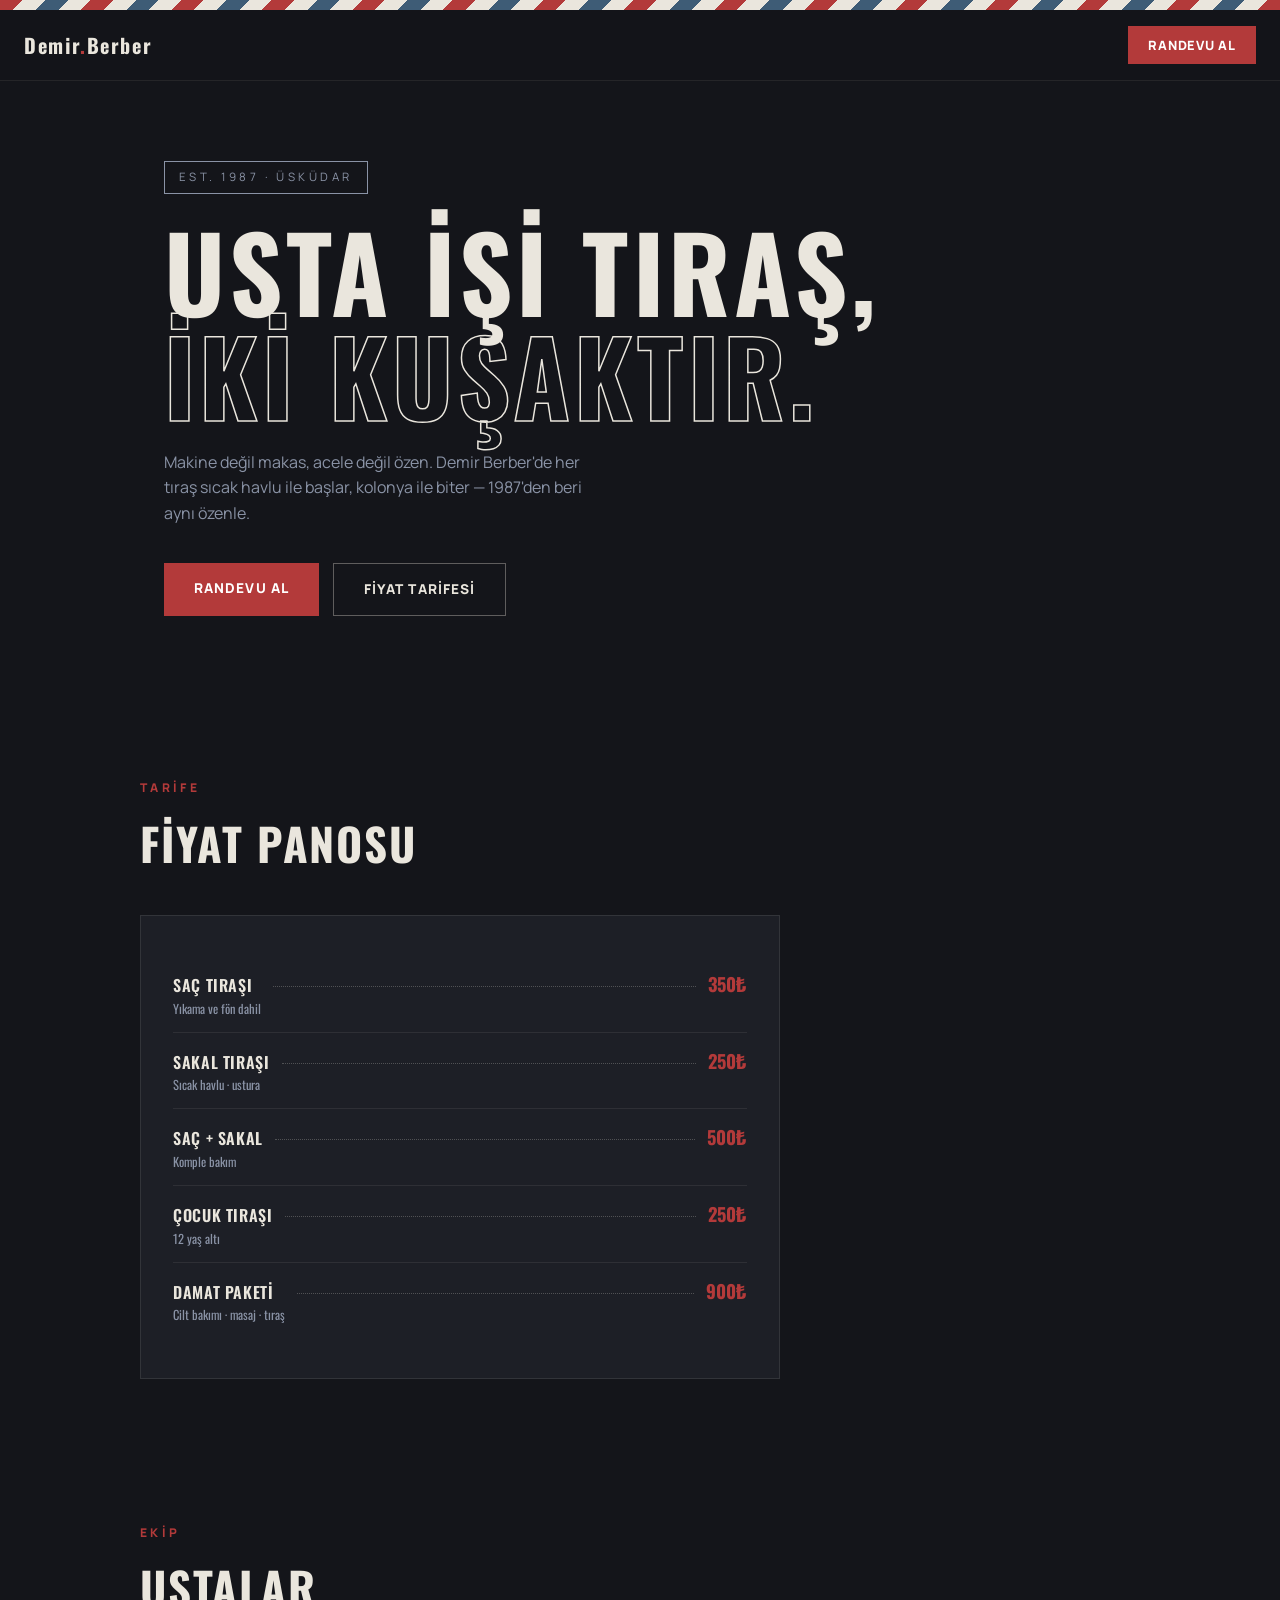
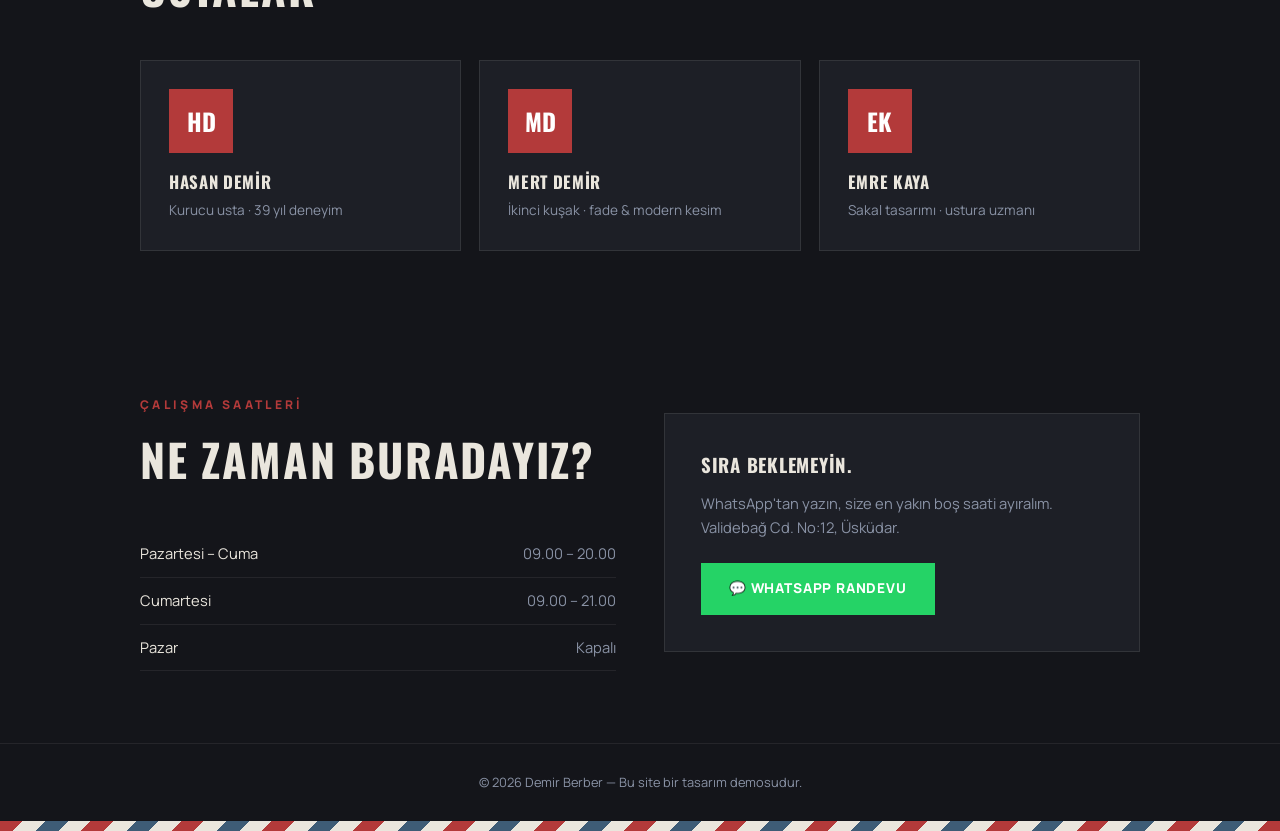
==== berber/index.html @ e9847d71 "Portföy demoları: kafe, berber, QR menü + gig metni" ====
<!DOCTYPE html>
<html lang="tr">
<head>
<meta charset="UTF-8">
<meta name="viewport" content="width=device-width, initial-scale=1.0">
<title>Demir Berber — 1987'den Beri Usta İşi</title>
<link rel="preconnect" href="https://fonts.googleapis.com">
<link href="https://fonts.googleapis.com/css2?family=Oswald:wght@500;700&family=Manrope:wght@400;600;800&display=swap" rel="stylesheet">
<style>
:root{
  --coal:#14151A; --coal-2:#1D1F26; --bone:#EAE6DD; --red:#B33A3A; --steel:#8A93A6;
}
*{margin:0;padding:0;box-sizing:border-box}
html{scroll-behavior:smooth}
body{font-family:'Manrope',sans-serif;background:var(--coal);color:var(--bone);line-height:1.6;overflow-x:hidden}
h1,h2,h3,.disp{font-family:'Oswald',sans-serif;text-transform:uppercase;letter-spacing:.04em}

/* barber pole şerit */
.pole{height:10px;background:repeating-linear-gradient(-45deg,var(--red) 0 16px,var(--bone) 16px 32px,#3E5C76 32px 48px,var(--bone) 48px 64px)}

nav{display:flex;justify-content:space-between;align-items:center;padding:16px 24px;position:sticky;top:0;background:rgba(20,21,26,.92);backdrop-filter:blur(8px);z-index:50;border-bottom:1px solid rgba(234,230,221,.08)}
nav .logo{font-family:'Oswald',sans-serif;font-weight:700;font-size:1.25rem;color:var(--bone);text-decoration:none;letter-spacing:.08em}
nav .logo span{color:var(--red)}
nav a.book{background:var(--red);color:#fff;text-decoration:none;padding:9px 20px;font-size:.8rem;font-weight:800;letter-spacing:.06em;text-transform:uppercase}
nav a.book:hover{background:#973030}

.hero{padding:80px 24px 90px;max-width:1000px;margin:0 auto;position:relative}
.hero .est{display:inline-block;border:1px solid var(--steel);color:var(--steel);font-size:.72rem;letter-spacing:.3em;text-transform:uppercase;padding:6px 14px;margin-bottom:24px}
.hero h1{font-size:clamp(2.4rem,9.2vw,6.5rem);font-weight:700;line-height:1}
.hero h1 .out{color:transparent;-webkit-text-stroke:1.5px var(--bone)}
.hero p{max-width:44ch;margin-top:24px;color:var(--steel);font-size:1rem}
.hero .cta-row{margin-top:36px;display:flex;gap:14px;flex-wrap:wrap}
.btn{display:inline-block;padding:15px 30px;text-decoration:none;font-weight:800;font-size:.85rem;text-transform:uppercase;letter-spacing:.08em;transition:transform .15s}
.btn:hover{transform:translateY(-2px)}
.btn-red{background:var(--red);color:#fff}
.btn-ghost{border:1.5px solid rgba(234,230,221,.35);color:var(--bone)}

section{padding:72px 24px}
.wrap{max-width:1000px;margin:0 auto}
.sec-eyebrow{color:var(--red);font-size:.75rem;font-weight:800;letter-spacing:.28em;text-transform:uppercase;margin-bottom:10px}
.sec-title{font-size:clamp(1.9rem,5vw,2.8rem);margin-bottom:36px}

/* FİYAT TARİFESİ — eski berber panosu */
.tarife{background:var(--coal-2);border:1px solid rgba(234,230,221,.1);padding:40px 32px;max-width:640px}
.row{display:flex;justify-content:space-between;align-items:baseline;gap:12px;padding:13px 0;border-bottom:1px solid rgba(234,230,221,.08)}
.row:last-child{border-bottom:none}
.row .ad{font-weight:600}
.row .ad small{display:block;color:var(--steel);font-weight:400;font-size:.78rem;text-transform:none;letter-spacing:0}
.row .dots{flex:1;border-bottom:1px dotted rgba(234,230,221,.25);transform:translateY(-5px)}
.row .f{font-family:'Oswald',sans-serif;font-size:1.15rem;color:var(--red);font-weight:700}

/* USTALAR */
.ustalar{display:grid;grid-template-columns:repeat(auto-fit,minmax(220px,1fr));gap:18px}
.usta{background:var(--coal-2);border:1px solid rgba(234,230,221,.1);padding:28px}
.usta .avatar{width:64px;height:64px;background:var(--red);color:#fff;display:flex;align-items:center;justify-content:center;font-family:'Oswald',sans-serif;font-size:1.5rem;font-weight:700;margin-bottom:16px}
.usta h3{font-size:1.05rem;margin-bottom:4px}
.usta p{color:var(--steel);font-size:.85rem}

/* SAATLER + CTA */
.saat{display:grid;grid-template-columns:1fr 1fr;gap:48px;align-items:center}
@media(max-width:720px){.saat{grid-template-columns:1fr}}
.saat table{width:100%;border-collapse:collapse;font-size:.92rem}
.saat td{padding:11px 0;border-bottom:1px solid rgba(234,230,221,.08)}
.saat td:last-child{text-align:right;color:var(--steel)}
.saat .kapali{color:var(--red)}
.wa{display:inline-flex;align-items:center;gap:10px;background:#25D366;color:#fff;padding:15px 28px;text-decoration:none;font-weight:800;font-size:.85rem;text-transform:uppercase;letter-spacing:.06em}
.saat .box{background:var(--coal-2);border:1px solid rgba(234,230,221,.1);padding:36px}
.saat .box p{color:var(--steel);margin:12px 0 24px;font-size:.92rem}

footer{padding:28px 24px;text-align:center;color:var(--steel);font-size:.8rem;border-top:1px solid rgba(234,230,221,.08)}
a:focus-visible{outline:3px solid var(--red);outline-offset:3px}
@media(prefers-reduced-motion:no-preference){
  .hero>*{animation:up .6s ease both}
  .hero p{animation-delay:.1s}.hero .cta-row{animation-delay:.2s}
  @keyframes up{from{opacity:0;transform:translateY(12px)}to{opacity:1;transform:none}}
}
</style>
</head>
<body>

<div class="pole"></div>
<nav>
  <a class="logo" href="#">Demir<span>.</span>Berber</a>
  <a class="book" href="#randevu">Randevu Al</a>
</nav>

<header class="hero">
  <div class="est">Est. 1987 · Üsküdar</div>
  <h1>Usta işi tıraş,<br><span class="out">iki kuşaktır.</span></h1>
  <p>Makine değil makas, acele değil özen. Demir Berber'de her tıraş sıcak havlu ile başlar, kolonya ile biter — 1987'den beri aynı özenle.</p>
  <div class="cta-row">
    <a class="btn btn-red" href="#randevu">Randevu Al</a>
    <a class="btn btn-ghost" href="#tarife">Fiyat Tarifesi</a>
  </div>
</header>

<section id="tarife">
  <div class="wrap">
    <div class="sec-eyebrow">Tarife</div>
    <h2 class="sec-title">Fiyat Panosu</h2>
    <div class="tarife">
      <div class="row"><span class="ad disp">Saç Tıraşı<small>Yıkama ve fön dahil</small></span><span class="dots"></span><span class="f">350₺</span></div>
      <div class="row"><span class="ad disp">Sakal Tıraşı<small>Sıcak havlu · ustura</small></span><span class="dots"></span><span class="f">250₺</span></div>
      <div class="row"><span class="ad disp">Saç + Sakal<small>Komple bakım</small></span><span class="dots"></span><span class="f">500₺</span></div>
      <div class="row"><span class="ad disp">Çocuk Tıraşı<small>12 yaş altı</small></span><span class="dots"></span><span class="f">250₺</span></div>
      <div class="row"><span class="ad disp">Damat Paketi<small>Cilt bakımı · masaj · tıraş</small></span><span class="dots"></span><span class="f">900₺</span></div>
    </div>
  </div>
</section>

<section>
  <div class="wrap">
    <div class="sec-eyebrow">Ekip</div>
    <h2 class="sec-title">Ustalar</h2>
    <div class="ustalar">
      <div class="usta"><div class="avatar">HD</div><h3>Hasan Demir</h3><p>Kurucu usta · 39 yıl deneyim</p></div>
      <div class="usta"><div class="avatar">MD</div><h3>Mert Demir</h3><p>İkinci kuşak · fade &amp; modern kesim</p></div>
      <div class="usta"><div class="avatar">EK</div><h3>Emre Kaya</h3><p>Sakal tasarımı · ustura uzmanı</p></div>
    </div>
  </div>
</section>

<section id="randevu">
  <div class="wrap saat">
    <div>
      <div class="sec-eyebrow">Çalışma Saatleri</div>
      <h2 class="sec-title">Ne Zaman Buradayız?</h2>
      <table>
        <tr><td>Pazartesi – Cuma</td><td>09.00 – 20.00</td></tr>
        <tr><td>Cumartesi</td><td>09.00 – 21.00</td></tr>
        <tr><td>Pazar</td><td class="kapali">Kapalı</td></tr>
      </table>
    </div>
    <div class="box">
      <h3 class="disp">Sıra beklemeyin.</h3>
      <p>WhatsApp'tan yazın, size en yakın boş saati ayıralım. Validebağ Cd. No:12, Üsküdar.</p>
      <a class="wa" href="https://wa.me/905000000000">💬 WhatsApp Randevu</a>
    </div>
  </div>
</section>

<footer>© 2026 Demir Berber — Bu site bir tasarım demosudur.</footer>
<div class="pole"></div>

</body>
</html>
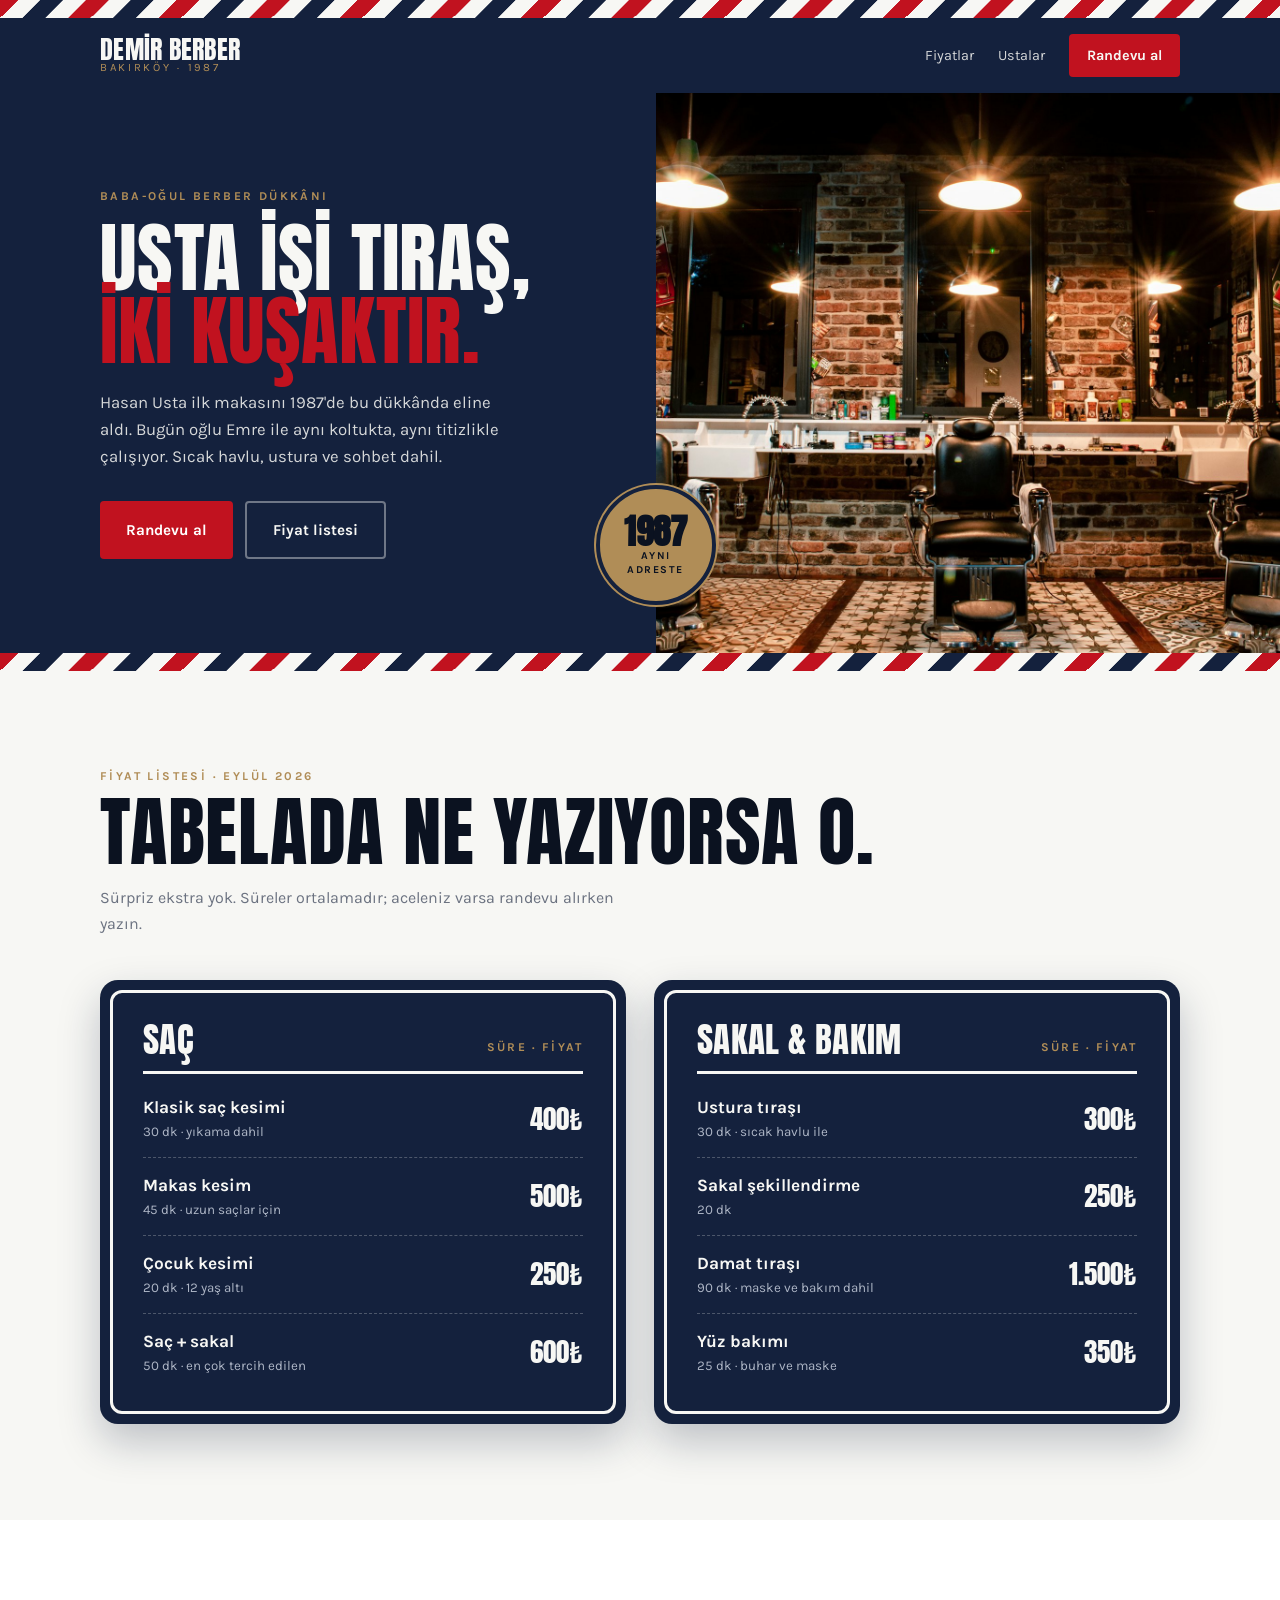
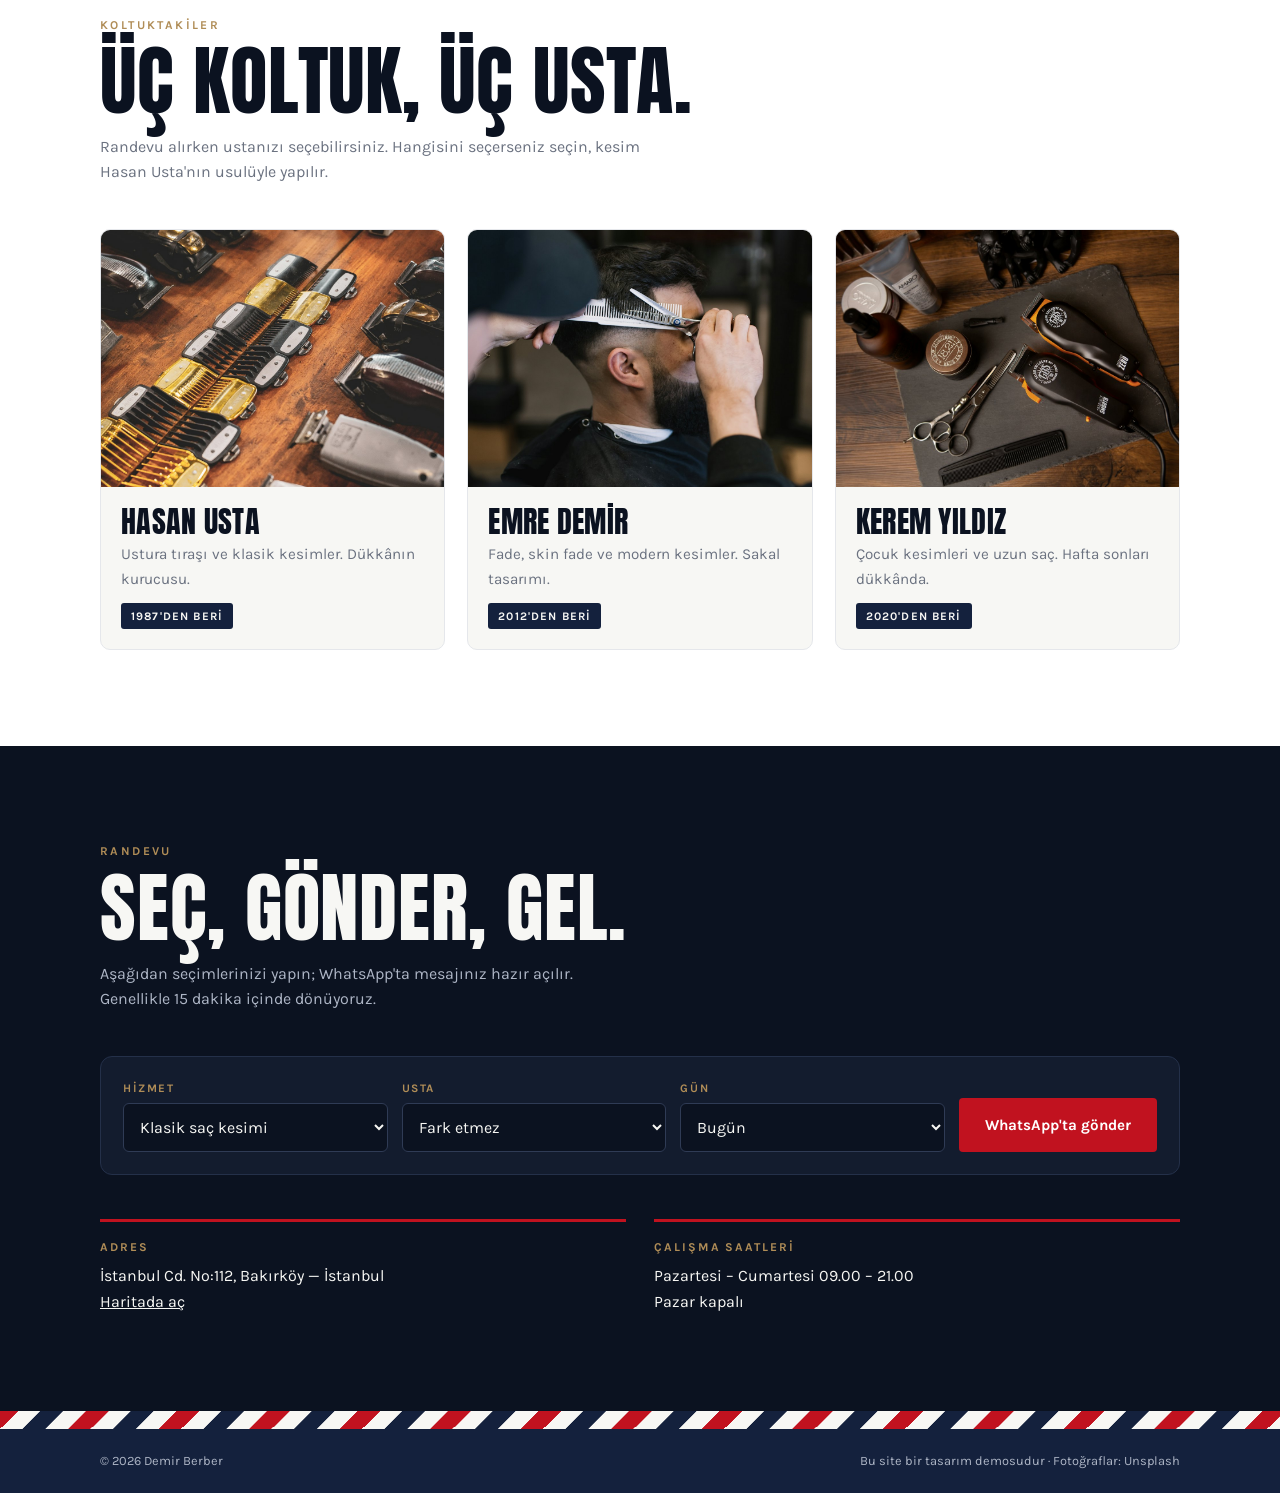
==== commit e982c978: "Web demoları yeniden tasarlandı; pilates, diş kliniği ve butik otel demoları eklendi Co-Authored-By:" ====
--- a/berber/index.html
+++ b/berber/index.html
@@ -3,144 +3,173 @@
 <head>
 <meta charset="UTF-8">
 <meta name="viewport" content="width=device-width, initial-scale=1.0">
-<title>Demir Berber — 1987'den Beri Usta İşi</title>
+<title>Demir Berber — 1987'den beri Bakırköy</title>
+<meta name="description" content="Bakırköy'de iki kuşaklık berber. Saç, sakal, ustura tıraşı. WhatsApp'tan randevu alın.">
 <link rel="preconnect" href="https://fonts.googleapis.com">
-<link href="https://fonts.googleapis.com/css2?family=Oswald:wght@500;700&family=Manrope:wght@400;600;800&display=swap" rel="stylesheet">
+<link href="https://fonts.googleapis.com/css2?family=Anton&family=Karla:wght@400;600;700&display=swap" rel="stylesheet">
 <style>
-:root{
-  --coal:#14151A; --coal-2:#1D1F26; --bone:#EAE6DD; --red:#B33A3A; --steel:#8A93A6;
-}
+:root{--navy:#14213D;--ink:#0B1220;--red:#C1121F;--white:#F7F7F4;--brass:#B08D57;--mut:#6B7280}
 *{margin:0;padding:0;box-sizing:border-box}
 html{scroll-behavior:smooth}
-body{font-family:'Manrope',sans-serif;background:var(--coal);color:var(--bone);line-height:1.6;overflow-x:hidden}
-h1,h2,h3,.disp{font-family:'Oswald',sans-serif;text-transform:uppercase;letter-spacing:.04em}
+body{font-family:'Karla',sans-serif;background:var(--white);color:var(--ink);line-height:1.6}
+img{display:block;max-width:100%}
+.a{font-family:'Anton',sans-serif;text-transform:uppercase;letter-spacing:.01em;line-height:.95;font-weight:400}
+.wrap{max-width:1120px;margin:0 auto;padding:0 20px}
+a:focus-visible,button:focus-visible,select:focus-visible{outline:3px solid var(--brass);outline-offset:3px}
+.tag{font-size:.75rem;font-weight:700;letter-spacing:.2em;text-transform:uppercase;color:var(--brass)}
 
-/* barber pole şerit */
-.pole{height:10px;background:repeating-linear-gradient(-45deg,var(--red) 0 16px,var(--bone) 16px 32px,#3E5C76 32px 48px,var(--bone) 48px 64px)}
+/* berber direği şeridi */
+.pole{height:18px;background:repeating-linear-gradient(-45deg,var(--red) 0 16px,var(--white) 16px 32px,var(--navy) 32px 48px,var(--white) 48px 64px);background-size:90.5px 18px;animation:pole 2.4s linear infinite}
+@keyframes pole{to{background-position:90.5px 0}}
 
-nav{display:flex;justify-content:space-between;align-items:center;padding:16px 24px;position:sticky;top:0;background:rgba(20,21,26,.92);backdrop-filter:blur(8px);z-index:50;border-bottom:1px solid rgba(234,230,221,.08)}
-nav .logo{font-family:'Oswald',sans-serif;font-weight:700;font-size:1.25rem;color:var(--bone);text-decoration:none;letter-spacing:.08em}
-nav .logo span{color:var(--red)}
-nav a.book{background:var(--red);color:#fff;text-decoration:none;padding:9px 20px;font-size:.8rem;font-weight:800;letter-spacing:.06em;text-transform:uppercase}
-nav a.book:hover{background:#973030}
+nav{background:var(--navy);color:var(--white)}
+nav .wrap{display:flex;justify-content:space-between;align-items:center;padding-top:16px;padding-bottom:16px}
+.logo{color:var(--white);text-decoration:none;font-size:1.6rem}
+.logo small{font-family:'Karla';font-size:.7rem;letter-spacing:.24em;color:var(--brass);display:block;margin-top:2px}
+nav .links{display:flex;gap:24px;align-items:center}
+nav .links a{color:var(--white);text-decoration:none;font-size:.9rem;opacity:.85}
+nav .links a.cta{background:var(--red);padding:10px 18px;border-radius:4px;opacity:1;font-weight:700}
+@media(max-width:720px){nav .links a:not(.cta){display:none}}
 
-.hero{padding:80px 24px 90px;max-width:1000px;margin:0 auto;position:relative}
-.hero .est{display:inline-block;border:1px solid var(--steel);color:var(--steel);font-size:.72rem;letter-spacing:.3em;text-transform:uppercase;padding:6px 14px;margin-bottom:24px}
-.hero h1{font-size:clamp(2.4rem,9.2vw,6.5rem);font-weight:700;line-height:1}
-.hero h1 .out{color:transparent;-webkit-text-stroke:1.5px var(--bone)}
-.hero p{max-width:44ch;margin-top:24px;color:var(--steel);font-size:1rem}
-.hero .cta-row{margin-top:36px;display:flex;gap:14px;flex-wrap:wrap}
-.btn{display:inline-block;padding:15px 30px;text-decoration:none;font-weight:800;font-size:.85rem;text-transform:uppercase;letter-spacing:.08em;transition:transform .15s}
+.hero{display:grid;grid-template-columns:1.05fr 1fr;background:var(--navy);color:var(--white)}
+.hero .txt{padding:72px 64px 72px max(20px,calc((100vw - 1120px)/2 + 20px));display:flex;flex-direction:column;justify-content:center}
+.hero h1{font-size:clamp(3rem,6vw,5.4rem);margin:16px 0 22px}
+.hero h1 em{font-style:normal;color:var(--red)}
+.hero p{max-width:40ch;opacity:.85;font-size:1.05rem}
+.hero .img{position:relative;min-height:560px}
+.hero .img img{position:absolute;inset:0;width:100%;height:100%;object-fit:cover}
+.badge{position:absolute;left:-60px;bottom:48px;width:120px;height:120px;border-radius:50%;background:var(--brass);color:var(--ink);display:flex;flex-direction:column;align-items:center;justify-content:center;text-align:center;border:4px solid var(--navy);box-shadow:0 0 0 2px var(--brass);z-index:2}
+.badge b{font-family:'Anton';font-size:2.2rem;line-height:1}
+.badge span{font-size:.66rem;font-weight:700;letter-spacing:.14em;text-transform:uppercase;line-height:1.3}
+@media(max-width:820px){.hero{grid-template-columns:1fr}.hero .img{min-height:340px}.badge{left:auto;right:20px;bottom:-44px}.hero .txt{padding:56px 20px}}
+.btn{display:inline-flex;align-items:center;gap:8px;padding:15px 26px;border-radius:4px;text-decoration:none;font-weight:700;font-size:.95rem;border:0;cursor:pointer;transition:transform .15s}
 .btn:hover{transform:translateY(-2px)}
-.btn-red{background:var(--red);color:#fff}
-.btn-ghost{border:1.5px solid rgba(234,230,221,.35);color:var(--bone)}
+.btn.red{background:var(--red);color:#fff}
+.btn.ghost{border:2px solid rgba(247,247,244,.4);color:var(--white)}
 
-section{padding:72px 24px}
-.wrap{max-width:1000px;margin:0 auto}
-.sec-eyebrow{color:var(--red);font-size:.75rem;font-weight:800;letter-spacing:.28em;text-transform:uppercase;margin-bottom:10px}
-.sec-title{font-size:clamp(1.9rem,5vw,2.8rem);margin-bottom:36px}
+section{padding:96px 0}
+h2.a{font-size:clamp(2.6rem,7vw,4.8rem);margin:10px 0 16px}
+.lead{max-width:54ch;color:var(--mut);margin-bottom:44px}
 
-/* FİYAT TARİFESİ — eski berber panosu */
-.tarife{background:var(--coal-2);border:1px solid rgba(234,230,221,.1);padding:40px 32px;max-width:640px}
-.row{display:flex;justify-content:space-between;align-items:baseline;gap:12px;padding:13px 0;border-bottom:1px solid rgba(234,230,221,.08)}
-.row:last-child{border-bottom:none}
-.row .ad{font-weight:600}
-.row .ad small{display:block;color:var(--steel);font-weight:400;font-size:.78rem;text-transform:none;letter-spacing:0}
-.row .dots{flex:1;border-bottom:1px dotted rgba(234,230,221,.25);transform:translateY(-5px)}
-.row .f{font-family:'Oswald',sans-serif;font-size:1.15rem;color:var(--red);font-weight:700}
+/* emaye fiyat tabelası */
+.cols{display:grid;grid-template-columns:1fr 1fr;gap:28px}
+.board{background:var(--navy);color:var(--white);border-radius:18px;padding:10px;box-shadow:0 18px 40px rgba(20,33,61,.25)}
+.board-in{border:3px solid var(--white);border-radius:12px;padding:30px 30px 20px}
+.board-head{display:flex;justify-content:space-between;align-items:flex-end;border-bottom:3px solid var(--white);padding-bottom:14px;margin-bottom:6px;gap:12px;flex-wrap:wrap}
+.board-head h3{font-size:2.2rem}
+.board-head span{color:var(--brass);font-weight:700;font-size:.75rem;letter-spacing:.18em;text-transform:uppercase}
+.row{display:grid;grid-template-columns:1fr auto;column-gap:16px;padding:14px 0;border-bottom:1px dashed rgba(247,247,244,.25)}
+.row:last-child{border:0}
+.row b{font-size:1.08rem;grid-column:1;grid-row:1}
+.row small{color:#AEB6C6;grid-column:1;grid-row:2}
+.row .p{font-family:'Anton';font-size:1.7rem;grid-column:2;grid-row:1 / span 2;align-self:center}
+@media(max-width:820px){.cols{grid-template-columns:1fr}.board-in{padding:22px 16px 12px}}
 
-/* USTALAR */
-.ustalar{display:grid;grid-template-columns:repeat(auto-fit,minmax(220px,1fr));gap:18px}
-.usta{background:var(--coal-2);border:1px solid rgba(234,230,221,.1);padding:28px}
-.usta .avatar{width:64px;height:64px;background:var(--red);color:#fff;display:flex;align-items:center;justify-content:center;font-family:'Oswald',sans-serif;font-size:1.5rem;font-weight:700;margin-bottom:16px}
-.usta h3{font-size:1.05rem;margin-bottom:4px}
-.usta p{color:var(--steel);font-size:.85rem}
+/* ustalar */
+.masters{background:#fff}
+.mgrid{display:grid;grid-template-columns:repeat(3,1fr);gap:22px}
+@media(max-width:820px){.mgrid{grid-template-columns:1fr}}
+.m{border:1px solid #E5E7EB;border-radius:10px;overflow:hidden;background:var(--white)}
+.m img{aspect-ratio:4/3;object-fit:cover;width:100%}
+.m div{padding:20px}
+.m h3{font-size:1.9rem}
+.m p{color:var(--mut);font-size:.95rem;margin-top:6px}
+.m .yr{display:inline-block;margin-top:12px;background:var(--navy);color:var(--white);font-size:.72rem;font-weight:700;padding:4px 10px;border-radius:3px;letter-spacing:.1em}
 
-/* SAATLER + CTA */
-.saat{display:grid;grid-template-columns:1fr 1fr;gap:48px;align-items:center}
-@media(max-width:720px){.saat{grid-template-columns:1fr}}
-.saat table{width:100%;border-collapse:collapse;font-size:.92rem}
-.saat td{padding:11px 0;border-bottom:1px solid rgba(234,230,221,.08)}
-.saat td:last-child{text-align:right;color:var(--steel)}
-.saat .kapali{color:var(--red)}
-.wa{display:inline-flex;align-items:center;gap:10px;background:#25D366;color:#fff;padding:15px 28px;text-decoration:none;font-weight:800;font-size:.85rem;text-transform:uppercase;letter-spacing:.06em}
-.saat .box{background:var(--coal-2);border:1px solid rgba(234,230,221,.1);padding:36px}
-.saat .box p{color:var(--steel);margin:12px 0 24px;font-size:.92rem}
-
-footer{padding:28px 24px;text-align:center;color:var(--steel);font-size:.8rem;border-top:1px solid rgba(234,230,221,.08)}
-a:focus-visible{outline:3px solid var(--red);outline-offset:3px}
-@media(prefers-reduced-motion:no-preference){
-  .hero>*{animation:up .6s ease both}
-  .hero p{animation-delay:.1s}.hero .cta-row{animation-delay:.2s}
-  @keyframes up{from{opacity:0;transform:translateY(12px)}to{opacity:1;transform:none}}
-}
+/* randevu */
+.book{background:var(--ink);color:var(--white)}
+.book .lead{color:#AEB6C6}
+.form{display:grid;grid-template-columns:repeat(3,1fr) auto;gap:14px;align-items:end;background:#131C2E;padding:22px;border-radius:12px;border:1px solid #243049}
+@media(max-width:820px){.form{grid-template-columns:1fr}}
+.form label{font-size:.72rem;font-weight:700;letter-spacing:.14em;text-transform:uppercase;color:var(--brass);display:block;margin-bottom:6px}
+.form select{width:100%;font:inherit;font-size:1rem;padding:13px 12px;border-radius:6px;border:1px solid #2F3B55;background:var(--ink);color:var(--white)}
+.addr{display:grid;grid-template-columns:1fr 1fr;gap:28px;margin-top:44px}
+@media(max-width:820px){.addr{grid-template-columns:1fr}}
+.addr div{border-top:3px solid var(--red);padding-top:16px}
+.addr b{display:block;font-size:.75rem;letter-spacing:.16em;text-transform:uppercase;color:var(--brass);margin-bottom:6px}
+footer{background:var(--navy);color:#AEB6C6;font-size:.8rem;padding:22px 0}
+footer .wrap{display:flex;justify-content:space-between;flex-wrap:wrap;gap:10px}
+@media(prefers-reduced-motion:reduce){.pole{animation:none}html{scroll-behavior:auto}}
 </style>
 </head>
 <body>
-
-<div class="pole"></div>
-<nav>
-  <a class="logo" href="#">Demir<span>.</span>Berber</a>
-  <a class="book" href="#randevu">Randevu Al</a>
-</nav>
+<div class="pole" aria-hidden="true"></div>
+<nav><div class="wrap"><a class="logo a" href="#">Demir Berber<small>Bakırköy · 1987</small></a><div class="links"><a href="#fiyatlar">Fiyatlar</a><a href="#ustalar">Ustalar</a><a class="cta" href="#randevu">Randevu al</a></div></div></nav>
 
 <header class="hero">
-  <div class="est">Est. 1987 · Üsküdar</div>
-  <h1>Usta işi tıraş,<br><span class="out">iki kuşaktır.</span></h1>
-  <p>Makine değil makas, acele değil özen. Demir Berber'de her tıraş sıcak havlu ile başlar, kolonya ile biter — 1987'den beri aynı özenle.</p>
-  <div class="cta-row">
-    <a class="btn btn-red" href="#randevu">Randevu Al</a>
-    <a class="btn btn-ghost" href="#tarife">Fiyat Tarifesi</a>
+  <div class="txt">
+    <div class="tag">Baba-oğul berber dükkânı</div>
+    <h1 class="a">Usta işi tıraş,<br><em>iki kuşaktır.</em></h1>
+    <p>Hasan Usta ilk makasını 1987'de bu dükkânda eline aldı. Bugün oğlu Emre ile aynı koltukta, aynı titizlikle çalışıyor. Sıcak havlu, ustura ve sohbet dahil.</p>
+    <div style="display:flex;gap:12px;flex-wrap:wrap;margin-top:30px"><a class="btn red" href="#randevu">Randevu al</a><a class="btn ghost" href="#fiyatlar">Fiyat listesi</a></div>
   </div>
+  <div class="img"><img src="img/hero.jpg" alt="Tuğla duvarlı, sarı ışıklı berber salonu" fetchpriority="high"><div class="badge"><b>1987</b><span>Aynı<br>adreste</span></div></div>
 </header>
+<div class="pole" aria-hidden="true"></div>
 
-<section id="tarife">
+<section id="fiyatlar">
   <div class="wrap">
-    <div class="sec-eyebrow">Tarife</div>
-    <h2 class="sec-title">Fiyat Panosu</h2>
-    <div class="tarife">
-      <div class="row"><span class="ad disp">Saç Tıraşı<small>Yıkama ve fön dahil</small></span><span class="dots"></span><span class="f">350₺</span></div>
-      <div class="row"><span class="ad disp">Sakal Tıraşı<small>Sıcak havlu · ustura</small></span><span class="dots"></span><span class="f">250₺</span></div>
-      <div class="row"><span class="ad disp">Saç + Sakal<small>Komple bakım</small></span><span class="dots"></span><span class="f">500₺</span></div>
-      <div class="row"><span class="ad disp">Çocuk Tıraşı<small>12 yaş altı</small></span><span class="dots"></span><span class="f">250₺</span></div>
-      <div class="row"><span class="ad disp">Damat Paketi<small>Cilt bakımı · masaj · tıraş</small></span><span class="dots"></span><span class="f">900₺</span></div>
+    <div class="tag">Fiyat listesi · Eylül 2026</div>
+    <h2 class="a">Tabelada ne yazıyorsa o.</h2>
+    <p class="lead">Sürpriz ekstra yok. Süreler ortalamadır; aceleniz varsa randevu alırken yazın.</p>
+    <div class="cols">
+      <div class="board"><div class="board-in">
+        <div class="board-head"><h3 class="a">Saç</h3><span>Süre · Fiyat</span></div>
+        <div class="row"><b>Klasik saç kesimi</b><small>30 dk · yıkama dahil</small><span class="p">400₺</span></div>
+        <div class="row"><b>Makas kesim</b><small>45 dk · uzun saçlar için</small><span class="p">500₺</span></div>
+        <div class="row"><b>Çocuk kesimi</b><small>20 dk · 12 yaş altı</small><span class="p">250₺</span></div>
+        <div class="row"><b>Saç + sakal</b><small>50 dk · en çok tercih edilen</small><span class="p">600₺</span></div>
+      </div></div>
+      <div class="board"><div class="board-in">
+        <div class="board-head"><h3 class="a">Sakal &amp; bakım</h3><span>Süre · Fiyat</span></div>
+        <div class="row"><b>Ustura tıraşı</b><small>30 dk · sıcak havlu ile</small><span class="p">300₺</span></div>
+        <div class="row"><b>Sakal şekillendirme</b><small>20 dk</small><span class="p">250₺</span></div>
+        <div class="row"><b>Damat tıraşı</b><small>90 dk · maske ve bakım dahil</small><span class="p">1.500₺</span></div>
+        <div class="row"><b>Yüz bakımı</b><small>25 dk · buhar ve maske</small><span class="p">350₺</span></div>
+      </div></div>
     </div>
   </div>
 </section>
 
-<section>
+<section id="ustalar" class="masters">
   <div class="wrap">
-    <div class="sec-eyebrow">Ekip</div>
-    <h2 class="sec-title">Ustalar</h2>
-    <div class="ustalar">
-      <div class="usta"><div class="avatar">HD</div><h3>Hasan Demir</h3><p>Kurucu usta · 39 yıl deneyim</p></div>
-      <div class="usta"><div class="avatar">MD</div><h3>Mert Demir</h3><p>İkinci kuşak · fade &amp; modern kesim</p></div>
-      <div class="usta"><div class="avatar">EK</div><h3>Emre Kaya</h3><p>Sakal tasarımı · ustura uzmanı</p></div>
+    <div class="tag">Koltuktakiler</div>
+    <h2 class="a">Üç koltuk, üç usta.</h2>
+    <p class="lead">Randevu alırken ustanızı seçebilirsiniz. Hangisini seçerseniz seçin, kesim Hasan Usta'nın usulüyle yapılır.</p>
+    <div class="mgrid">
+      <article class="m"><img src="img/detay.jpg" alt="Tezgâhta dizili tıraş makineleri" loading="lazy"><div><h3 class="a">Hasan Usta</h3><p>Ustura tıraşı ve klasik kesimler. Dükkânın kurucusu.</p><span class="yr">1987'DEN BERİ</span></div></article>
+      <article class="m"><img src="img/kesim.jpg" alt="Makasla saç kesimi" loading="lazy"><div><h3 class="a">Emre Demir</h3><p>Fade, skin fade ve modern kesimler. Sakal tasarımı.</p><span class="yr">2012'DEN BERİ</span></div></article>
+      <article class="m"><img src="img/alet.jpg" alt="Berber makası, tarak ve tıraş makinesi" loading="lazy"><div><h3 class="a">Kerem Yıldız</h3><p>Çocuk kesimleri ve uzun saç. Hafta sonları dükkânda.</p><span class="yr">2020'DEN BERİ</span></div></article>
     </div>
   </div>
 </section>
 
-<section id="randevu">
-  <div class="wrap saat">
-    <div>
-      <div class="sec-eyebrow">Çalışma Saatleri</div>
-      <h2 class="sec-title">Ne Zaman Buradayız?</h2>
-      <table>
-        <tr><td>Pazartesi – Cuma</td><td>09.00 – 20.00</td></tr>
-        <tr><td>Cumartesi</td><td>09.00 – 21.00</td></tr>
-        <tr><td>Pazar</td><td class="kapali">Kapalı</td></tr>
-      </table>
+<section id="randevu" class="book">
+  <div class="wrap">
+    <div class="tag">Randevu</div>
+    <h2 class="a">Seç, gönder, gel.</h2>
+    <p class="lead">Aşağıdan seçimlerinizi yapın; WhatsApp'ta mesajınız hazır açılır. Genellikle 15 dakika içinde dönüyoruz.</p>
+    <div class="form">
+      <div><label for="hizmet">Hizmet</label><select id="hizmet"><option>Klasik saç kesimi</option><option>Saç + sakal</option><option>Ustura tıraşı</option><option>Sakal şekillendirme</option><option>Çocuk kesimi</option><option>Damat tıraşı</option></select></div>
+      <div><label for="usta">Usta</label><select id="usta"><option>Fark etmez</option><option>Hasan Usta</option><option>Emre Demir</option><option>Kerem Yıldız</option></select></div>
+      <div><label for="gun">Gün</label><select id="gun"></select></div>
+      <a class="btn red" id="gonder" href="https://wa.me/905000000000">WhatsApp'ta gönder</a>
     </div>
-    <div class="box">
-      <h3 class="disp">Sıra beklemeyin.</h3>
-      <p>WhatsApp'tan yazın, size en yakın boş saati ayıralım. Validebağ Cd. No:12, Üsküdar.</p>
-      <a class="wa" href="https://wa.me/905000000000">💬 WhatsApp Randevu</a>
+    <div class="addr">
+      <div><b>Adres</b>İstanbul Cd. No:112, Bakırköy — İstanbul<br><a href="https://maps.google.com/?q=Bakırköy+İstanbul+Caddesi" style="color:var(--white)">Haritada aç</a></div>
+      <div><b>Çalışma saatleri</b>Pazartesi – Cumartesi 09.00 – 21.00<br>Pazar kapalı</div>
     </div>
   </div>
 </section>
-
-<footer>© 2026 Demir Berber — Bu site bir tasarım demosudur.</footer>
-<div class="pole"></div>
-
+<div class="pole" aria-hidden="true"></div>
+<footer><div class="wrap"><span>© 2026 Demir Berber</span><span>Bu site bir tasarım demosudur · Fotoğraflar: Unsplash</span></div></footer>
+<script>
+const gun=document.getElementById('gun'),fmt=new Intl.DateTimeFormat('tr-TR',{weekday:'long',day:'numeric',month:'long'});
+for(let i=0,d=new Date();gun.options.length<6;i++){const x=new Date(d);x.setDate(d.getDate()+i);if(x.getDay()!==0)gun.add(new Option(i===0?'Bugün':fmt.format(x)));}
+document.getElementById('gonder').addEventListener('click',e=>{
+  const v=id=>document.getElementById(id).value;
+  e.currentTarget.href='https://wa.me/905000000000?text='+encodeURIComponent(`Merhaba, ${v('gun')} için ${v('hizmet')} randevusu almak istiyorum. Usta: ${v('usta')}.`);
+});
+</script>
 </body>
 </html>
